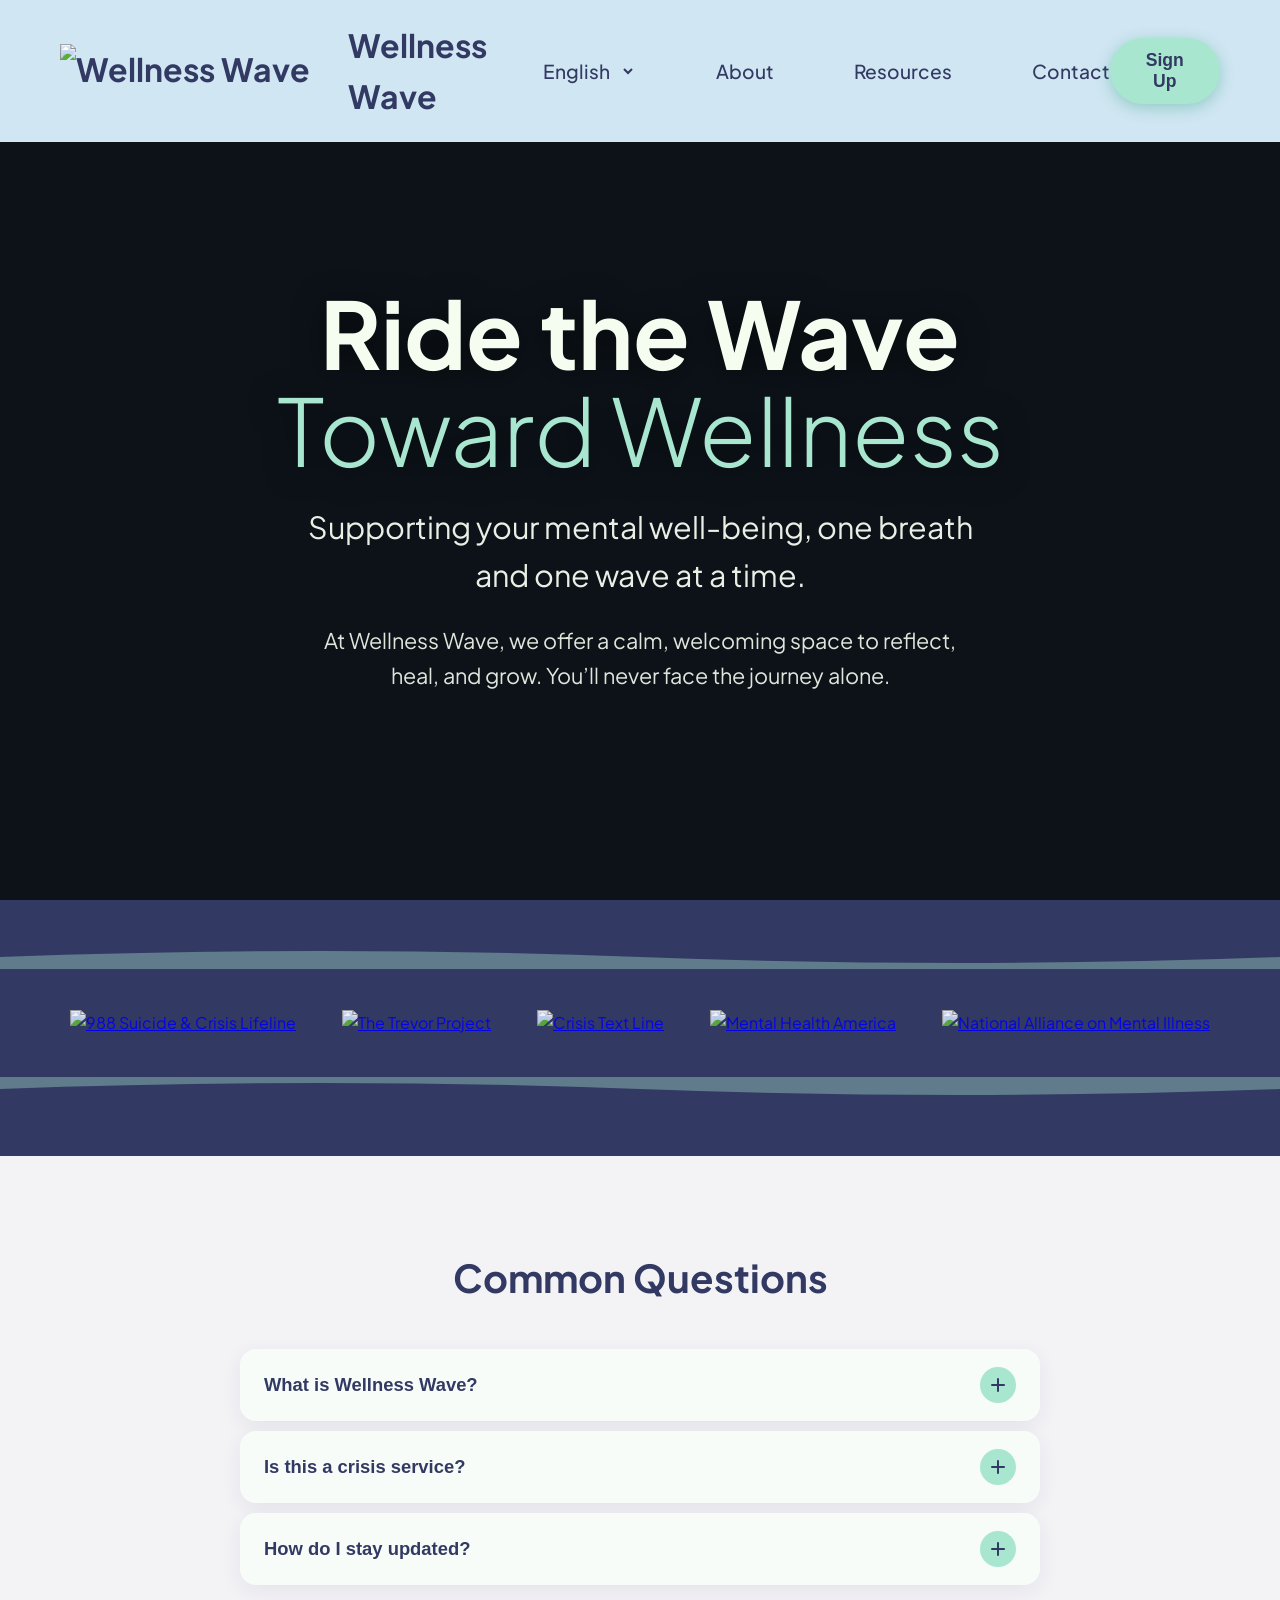
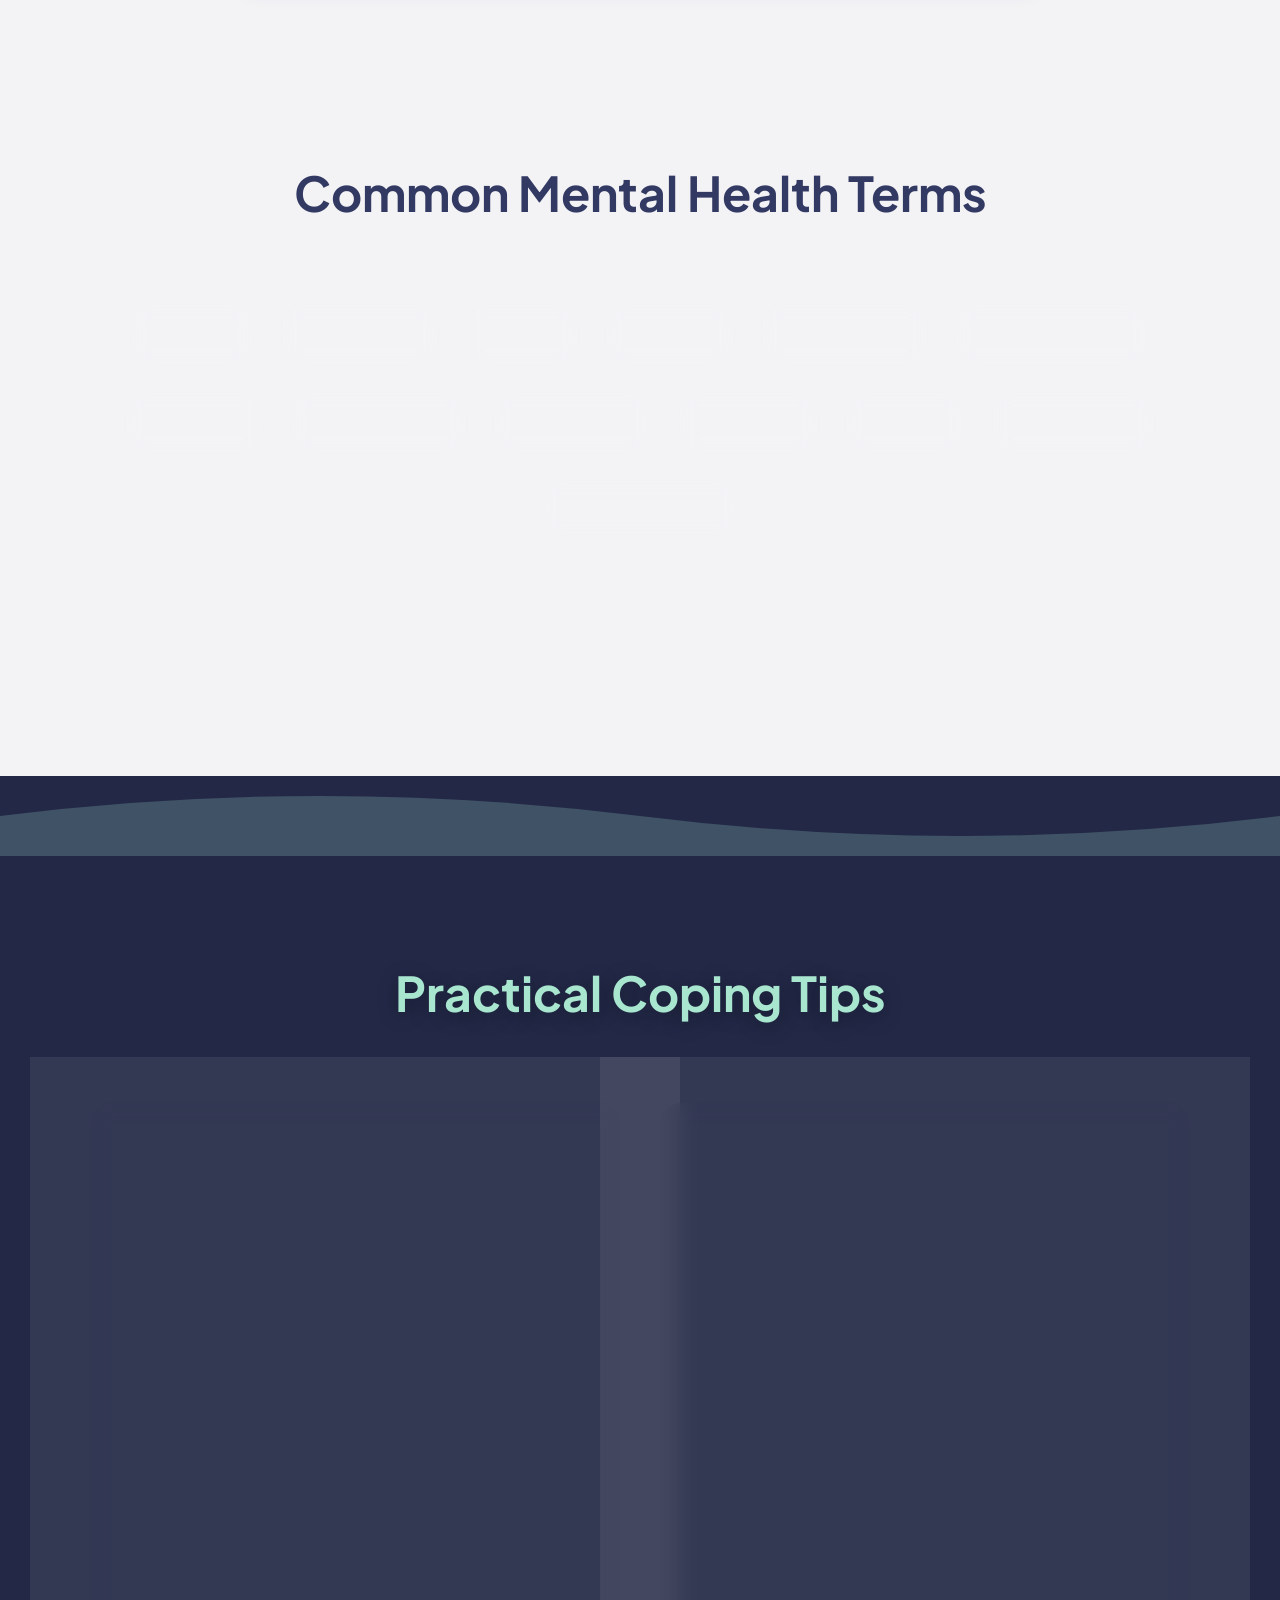
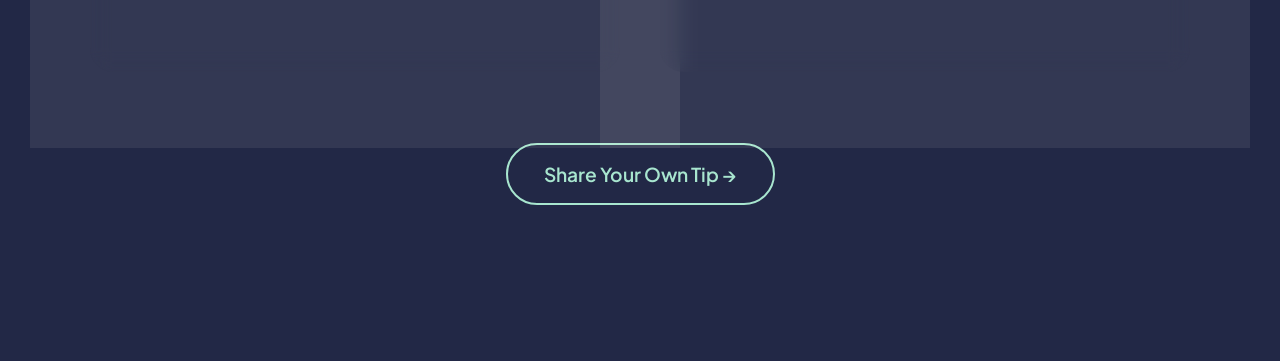
==== index.html @ b0d33eb6 "Add files via upload" ====
<!DOCTYPE html>
<html lang="en">
  <head>
    <meta charset="UTF-8" />
    <meta name="viewport" content="width=device-width, initial-scale=1.0" />
    <title>Wellness Wave</title>
    <link rel="preload" href="images/Wave1.jpg" as="image" importance="high" />
    <link rel="preconnect" href="https://fonts.googleapis.com" />
    <link rel="preconnect" href="https://fonts.gstatic.com" crossorigin />
    <link
      href="https://fonts.googleapis.com/css2?family=Plus+Jakarta+Sans:wght@300;400;500;600;700&display=swap"
      rel="stylesheet"
    />
    <link rel="stylesheet" href="styles.css" />
  </head>
  <body>
    <!-- BLUE NAV BAR -->
    <nav>
      <a href="index.html" class="logo" aria-label="Wellness Wave Home">
        <img
          src="images/Wellness Wave Logo.png"
          alt="Wellness Wave Logo"
          class="logo-img"
        />
        <span class="logo-text">Wellness Wave</span>
      </a>
      <div class="nav-links">
        <a class="nav-link" data-lang href="#">English</a>
        <a class="nav-link" href="#about">About</a>
        <a class="nav-link" href="#resources">Resources</a>
        <a class="nav-link" href="Contact.html">Contact</a>
      </div>
      <button class="signup-btn" aria-label="Open signup modal">Sign Up</button>
    </nav>

    <!-- Hero Section -->
    <section
      class="hero"
      role="img"
      aria-label="Calming ocean wave representing mental wellness"
    >
      <div class="hero-content">
        <h1>
          Ride the Wave<br /><span class="highlight">Toward Wellness</span>
        </h1>
        <p class="tagline">
          Supporting your mental well-being, one breath and one wave at a time.
        </p>
        <p class="subtitle">
          At Wellness Wave, we offer a calm, welcoming space to reflect, heal,
          and grow. You’ll never face the journey alone.
        </p>
      </div>
    </section>

    <!-- Resource Logos -->
    <section class="logos-row" aria-label="Trusted mental health resources">
      <div class="logos">
        <a
          href="https://988lifeline.org/get-help/"
          target="_blank"
          rel="noopener noreferrer"
        >
          <img
            src="images/988 lifeline.png"
            alt="988 Suicide & Crisis Lifeline"
            class="logo-item"
            loading="lazy"
          />
        </a>
        <a
          href="https://www.thetrevorproject.org/"
          target="_blank"
          rel="noopener noreferrer"
        >
          <img
            src="images/Trevor Project.png"
            alt="The Trevor Project"
            class="logo-item"
            loading="lazy"
          />
        </a>
        <a
          href="https://www.crisistextline.org/"
          target="_blank"
          rel="noopener noreferrer"
        >
          <img
            src="images/Crisis Textline.jpg"
            alt="Crisis Text Line"
            class="logo-item"
            loading="lazy"
          />
        </a>
        <a
          href="https://mhanational.org/"
          target="_blank"
          rel="noopener noreferrer"
        >
          <img
            src="images/MHA.webp"
            alt="Mental Health America"
            class="logo-item"
            loading="lazy"
          />
        </a>
        <a
          href="https://www.nami.org/"
          target="_blank"
          rel="noopener noreferrer"
        >
          <img
            src="images/Nami.png"
            alt="National Alliance on Mental Illness"
            class="logo-item"
            loading="lazy"
          />
        </a>
      </div>
    </section>

    <div class="underwater-wrapper">
      <!-- Bubbles -->
      <div class="faq-bubbles">
        <span></span><span></span><span></span><span></span><span></span>
        <span></span><span></span><span></span><span></span><span></span>
        <span></span><span></span><span></span><span></span><span></span>
        <span></span><span></span><span></span><span></span><span></span>
        <span></span><span></span><span></span><span></span><span></span>
        <span></span><span></span><span></span><span></span><span></span>
      </div>

      <!-- FAQ Section -->
      <section class="faq-section" id="about">
        <div class="container">
          <h2 class="faq-title">Common Questions</h2>
          <div class="faq-list">
            <div class="faq-item">
              <button class="faq-question">
                <span>What is Wellness Wave?</span>
                <div class="faq-toggle"><span></span><span></span></div>
              </button>
              <div class="faq-answer">
                <p>
                  Wellness Wave is a mental health awareness and resource
                  platform dedicated to making mental well being accessible, and
                  understandable. We provide evidence based information,
                  practical tools, self-care strategies, and guidance on when
                  and how to seek professional help. Our mission is to meet
                  people wherever they are on their mental health journey.
                </p>
              </div>
            </div>
            <div class="faq-item">
              <button class="faq-question">
                <span>Is this a crisis service?</span>
                <div class="faq-toggle"><span></span><span></span></div>
              </button>
              <div class="faq-answer">
                <p>
                  No, Wellness Wave is not a crisis or emergency service. We do
                  not provide immediate counseling, therapy, or crisis
                  intervention. If you or someone you know is in immediate
                  danger or experiencing a mental health crisis, please reach
                  out to a professional crisis service right away — for example,
                  call
                  <strong>988</strong> in the United States.
                </p>
              </div>
            </div>
            <div class="faq-item">
              <button class="faq-question">
                <span>How do I stay updated?</span>
                <div class="faq-toggle"><span></span><span></span></div>
              </button>
              <div class="faq-answer">
                <p>
                  Tap <strong>“Sign Up”</strong> above. We send gentle monthly
                  tips with easy unsubscribe. Follow us on social channels for
                  daily insights, reminders, and community stories.
                </p>
              </div>
            </div>
          </div>
        </div>
      </section>

      <!-- INTERACTIVE MENTAL HEALTH TERMS -->
      <section class="terms-section" id="resources">
        <div class="container">
          <h2 class="section-title" data-i18n="termsTitle">
            Mental Health Terms
          </h2>

          <div class="terms-grid">
            <!-- Row 1 -->
            <button class="term-btn" data-term="anxiety">Anxiety</button>
            <button class="term-btn" data-term="depression">Depression</button>
            <button class="term-btn" data-term="stress">Stress</button>
            <button class="term-btn" data-term="burnout">Burnout</button>
            <button class="term-btn" data-term="panic">Panic Attack</button>

            <!-- Row 2 -->
            <button class="term-btn larger" data-term="mindfulness">
              Mindfulness
            </button>
            <button class="term-btn" data-term="selfcare">Self-Care</button>
            <button class="term-btn larger" data-term="resilience">
              Resilience
            </button>
            <button class="term-btn" data-term="boundaries">Boundaries</button>

            <!-- Row 3 -->
            <button class="term-btn medium" data-term="therapy">Therapy</button>
            <button class="term-btn" data-term="trigger">Trigger</button>
            <button class="term-btn medium" data-term="grounding">
              Grounding
            </button>
            <button class="term-btn" data-term="support">Support System</button>
          </div>
        </div>
      </section>
    </div>

    <!-- TIPS SECTION -->
    <section class="tips-section">
      <div class="container">
        <h2 class="section-title">Practical Coping Tips</h2>

        <div class="tips-grid">
          <div class="tip-card">
            <h3>Immediate Techniques</h3>
            <ul class="tip-list">
              <li>
                <strong>5-4-3-2-1 Grounding</strong><br />
                Name 5 things you see, 4 you can touch, 3 you hear, 2 you smell,
                1 you taste — slowly.
              </li>
              <li>
                <strong>Box Breathing</strong><br />
                Inhale 4s → Hold 4s → Exhale 4s → Hold 4s. Repeat 4 cycles.
              </li>
              <li>
                <strong>Slow Belly Breaths</strong><br />
                Inhale for 4, exhale for 6 — feel your belly rise and fall.
              </li>
            </ul>
          </div>

          <div class="tip-card">
            <h3>Daily Habits That Help</h3>
            <ul class="tip-list">
              <li>
                <strong>Consistent Sleep Routine</strong><br />
                Same bedtime & wake time + wind-down ritual (limit screens 30–60
                min before bed).
              </li>
              <li>
                <strong>Move Your Body</strong><br />
                Short walks, stretching, or gentle yoga — 10–30 min most days
                lifts mood.
              </li>
              <li>
                <strong>Eat & Hydrate Regularly</strong><br />
                Small balanced meals + water keep energy and focus steady.
              </li>
            </ul>
          </div>
        </div>

        <p class="tip-cta">
          <a href="Contact.html" class="btn-secondary">Share Your Own Tip →</a>
        </p>
      </div>
    </section>

    <!-- SIGN UP MODAL -->
    <div class="modal-overlay" id="signupModal" hidden>
      <div class="modal" tabindex="-1">
        <button class="modal-close">×</button>
        <h3>Join the Wave</h3>
        <p>Get updates, tips, and early access to new resources.</p>
        <form id="signupForm">
          <input
            type="email"
            placeholder="Enter your email"
            required
            autocomplete="email"
          />
          <button type="submit">Keep Me Updated</button>
        </form>
        <p class="privacy-note">
          We respect your privacy. Unsubscribe anytime.
        </p>
      </div>
    </div>

    <script src="js/ui.js" defer></script>
  </body>
</html>
---- styles.css ----
body,
html {
  margin: 0;
  padding: 0;
  font-family: "Plus Jakarta Sans", sans-serif;
  background: #323962;
  color: #f5fdf1;
  line-height: 1.6;
  overflow-x: hidden;
}

nav {
  position: fixed;
  top: 0;
  left: 0;
  right: 0;
  padding: 20px 60px;
  background: #d0e6f2;
  border-radius: 0;
  display: flex;
  justify-content: space-between;
  align-items: center;
  transition: all 0.4s cubic-bezier(0.4, 0, 0.2, 1);
  z-index: 9999;
  box-sizing: border-box;
  box-shadow: none;
}

nav.scrolled {
  padding: 14px 60px;
  border-radius: 0 0 50px 50px !important;
  box-shadow: 0 10px 30px rgba(0, 0, 0, 0.25);
  background: #d0e6f2;
}
.logo {
  display: flex;
  align-items: center;
  gap: 14px;
  text-decoration: none;
  font-weight: 700;
  font-size: 2rem;
  color: #323962;
  transition: all 0.3s;
}
.logo-img {
  height: 54px;
  transition: transform 0.3s;
}
.logo:hover .logo-img {
  transform: scale(1.1) rotate(4deg);
}
.logo:hover .logo-text {
  color: #0062ff;
}
.nav-links {
  display: flex;
  gap: 80px;
}
.nav-link {
  text-decoration: none;
  color: #323962;
  font-size: 1.2rem;
  font-weight: 500;
  transition: color 0.3s;
}
.nav-link:hover {
  color: #0062ff;
}
.signup-btn {
  background: #a8e6cf;
  color: #323962;
  font-weight: 600;
  font-size: 1.1rem;
  padding: 12px 28px;
  border: none;
  border-radius: 50px;
  cursor: pointer;
  transition: all 0.3s;
  box-shadow: 0 4px 15px rgba(21, 150, 116, 0.33);
}
.signup-btn:hover {
  background: #0062ff;
  color: #fff;
  transform: translateY(-2px);
  box-shadow: 0 8px 20px rgba(168, 230, 207, 0.4);
}

.hero {
  position: relative;
  height: 100vh;
  height: 100dvh;
  background: #15202b url("images/Wave1.jpg") center/cover no-repeat fixed;
  display: flex;
  align-items: center;
  justify-content: center;
  text-align: center;
}
.hero::before {
  content: "";
  position: absolute;
  inset: 0;
  background: rgba(0, 0, 0, 0.45);
  z-index: 1;
}
.hero-content {
  position: relative;
  z-index: 2;
  max-width: 880px;
  padding: 0 20px;
  animation: fadeInUp 1.6s ease-out forwards;
}
.hero h1 {
  font-size: 5.8rem;
  font-weight: 700;
  line-height: 1.05;
  margin-bottom: 1rem;
  text-shadow: 0 4px 30px rgba(0, 0, 0, 0.5);
}
.hero h1 .highlight {
  color: #a8e6cf;
  font-weight: 300;
}
.tagline {
  font-size: 1.9rem;
  margin: 1.5rem auto;
  max-width: 700px;
  opacity: 0.95;
}
.subtitle {
  font-size: 1.35rem;
  max-width: 680px;
  margin: 0 auto;
  opacity: 0.9;
}
@keyframes fadeInUp {
  from {
    opacity: 0;
    transform: translateY(40px);
  }
  to {
    opacity: 1;
    transform: translateY(0);
  }
}

.logos-row {
  background: #323962;
  padding: 110px 20px 120px;
  text-align: center;
  position: relative;
  overflow: hidden;
}
.logos-row::before,
.logos-row::after {
  content: "";
  position: absolute;
  left: 0;
  right: 0;
  height: 24px;
  background-image: url("data:image/svg+xml,%3Csvg xmlns='http://www.w3.org/2000/svg' viewBox='0 0 1440 24' preserveAspectRatio='none'%3E%3Cpath d='M0,12 Q360,0 720,12 T1440,12 L1440,24 L0,24 Z' fill='%23a8e6cf' opacity='0.38'/%3E%3C/svg%3E");
  background-size: 100% 100%;
  background-repeat: no-repeat;
  pointer-events: none;
}
.logos-row::before {
  top: 45px;
}
.logos-row::after {
  bottom: 55px;
  transform: scaleY(-1) scaleX(-1);
}
.logos {
  display: flex;
  justify-content: space-between;
  align-items: center;
  gap: 40px;
  max-width: 96vw;
  margin: 0 auto;
  padding: 0 50px;
  flex-wrap: wrap;
}
.logo-item {
  height: 200px;
  object-fit: contain;
  opacity: 0.92;
  transition: all 0.4s;
}
.logo-item:hover {
  opacity: 1;
  transform: translateY(-12px);
}

/* FAQ SECTION */
.faq-section {
  background: linear-gradient(
      rgba(255, 255, 255, 0.94),
      rgba(255, 255, 255, 0.94)
    ),
    url("images/Water background.png") center/cover no-repeat fixed;
  background-blend-mode: soft-light;
  color: #323962;
  padding: 60px 20px 100px;
  text-align: center;
  position: relative;
  overflow: hidden;
}
.faq-bubbles {
  position: absolute;
  top: 0;
  left: 0;
  width: 100%;
  height: 100%;
  pointer-events: none;
  z-index: 0;
  overflow: hidden;
}
.faq-bubbles span {
  position: absolute;
  bottom: -120px;
  background: rgba(168, 230, 207, 0.38);
  border: 2px solid rgba(168, 230, 207, 0.6);
  border-radius: 50%;
  animation: float-up 16s infinite linear;
  opacity: 0;
  box-shadow: 0 0 20px rgba(168, 230, 207, 0.6),
    inset 0 0 20px rgba(255, 255, 255, 0.4);
}
.faq-bubbles span:nth-child(1) {
  width: 60px;
  height: 60px;
  left: 5%;
  animation-delay: 0s;
}
.faq-bubbles span:nth-child(2) {
  width: 40px;
  height: 40px;
  left: 18%;
  animation-delay: 2s;
}
.faq-bubbles span:nth-child(3) {
  width: 80px;
  height: 80px;
  left: 32%;
  animation-delay: 5s;
}
.faq-bubbles span:nth-child(4) {
  width: 50px;
  height: 50px;
  left: 48%;
  animation-delay: 1s;
}
.faq-bubbles span:nth-child(5) {
  width: 70px;
  height: 70px;
  left: 62%;
  animation-delay: 8s;
}
.faq-bubbles span:nth-child(6) {
  width: 45px;
  height: 45px;
  left: 78%;
  animation-delay: 4s;
}
.faq-bubbles span:nth-child(7) {
  width: 65px;
  height: 65px;
  left: 10%;
  animation-delay: 11s;
}
.faq-bubbles span:nth-child(8) {
  width: 55px;
  height: 55px;
  left: 40%;
  animation-delay: 6s;
}
.faq-bubbles span:nth-child(9) {
  width: 75px;
  height: 75px;
  left: 75%;
  animation-delay: 3s;
}
.faq-bubbles span:nth-child(10) {
  width: 50px;
  height: 50px;
  left: 90%;
  animation-delay: 7s;
}
@keyframes float-up {
  0% {
    transform: translateY(0) rotate(0deg);
    opacity: 0;
  }
  12% {
    opacity: 1;
  }
  88% {
    opacity: 0.7;
  }
  100% {
    transform: translateY(-1300px) rotate(360deg);
    opacity: 0;
  }
}
.faq-title {
  font-size: 2.4rem;
  font-weight: 700;
  margin-bottom: 40px;
  color: #323962;
  position: relative;
  z-index: 1;
}
.faq-list {
  max-width: 800px;
  margin: 0 auto;
  display: flex;
  flex-direction: column;
  gap: 10px;
  position: relative;
  z-index: 1;
}
.faq-item {
  background: #f8fcf9;
  border-radius: 16px;
  overflow: hidden;
  box-shadow: 0 6px 20px rgba(50, 57, 98, 0.08);
}
.faq-question {
  width: 100%;
  padding: 18px 24px;
  background: transparent;
  border: none;
  display: flex;
  justify-content: space-between;
  align-items: center;
  text-align: left;
  font-size: 1.15rem;
  font-weight: 600;
  color: #323962;
  cursor: pointer;
}
.faq-toggle {
  width: 36px;
  height: 36px;
  border-radius: 50%;
  background: #a8e6cf;
  position: relative;
  flex-shrink: 0;
}
.faq-toggle span {
  position: absolute;
  top: 50%;
  left: 50%;
  background: #323962;
  border-radius: 2px;
  transition: all 0.4s;
}
.faq-toggle span:first-child {
  width: 14px;
  height: 2px;
  transform: translate(-50%, -50%);
}
.faq-toggle span:last-child {
  width: 2px;
  height: 14px;
  transform: translate(-50%, -50%);
}
.faq-item.active .faq-toggle {
  background: #0062ff;
}
.faq-item.active .faq-toggle span:first-child {
  transform: translate(-50%, -50%) rotate(90deg);
}
.faq-item.active .faq-toggle span:last-child {
  opacity: 0;
}
.faq-answer {
  max-height: 0;
  overflow: hidden;
  padding: 0 24px;
  background: #ffffff;
  transition: all 0.4s ease;
}
.faq-item.active .faq-answer {
  max-height: 120px;
  padding: 18px 24px;
}
.faq-answer p {
  margin: 0;
  font-size: 1rem;
  line-height: 1.6;
  color: #444;
  text-align: left;
}

/* EMPTY New SECTIONS */
.placeholder-section {
  background: #323962;
  padding: 0px 20px;
  position: relative;
  overflow: hidden;
}
.placeholder-alt {
  background: #222846;
}
.placeholder-section .container {
  min-height: 50vh;
}

/* Modal */
.modal-overlay {
  display: none;
  position: fixed;
  inset: 0;
  background: rgba(50, 57, 98, 0.9);
  backdrop-filter: blur(10px);
  align-items: center;
  justify-content: center;
  z-index: 10000;
  opacity: 0;
  transition: opacity 0.4s;
}
.modal-overlay.show {
  display: flex;
  opacity: 1;
}
.modal {
  background: #f5fdf1;
  color: #323962;
  padding: 40px;
  border-radius: 24px;
  max-width: 420px;
  width: 90%;
  text-align: center;
  position: relative;
  box-shadow: 0 20px 60px rgba(0, 0, 0, 0.3);
  animation: modalPop 0.5s ease-out;
}
@keyframes modalPop {
  from {
    transform: scale(0.8);
    opacity: 0;
  }
  to {
    transform: scale(1);
    opacity: 1;
  }
}
.modal-close {
  position: absolute;
  top: 15px;
  right: 20px;
  background: none;
  border: none;
  font-size: 2.2rem;
  color: #323962;
  cursor: pointer;
  width: 44px;
  height: 44px;
  border-radius: 50%;
  display: grid;
  place-items: center;
}
.modal-close:hover {
  background: rgba(50, 57, 98, 0.15);
}
.modal input {
  width: 100%;
  padding: 16px 20px;
  border: 2px solid #a8e6cf;
  border-radius: 50px;
  font-size: 1.1rem;
  margin-bottom: 16px;
  box-sizing: border-box;
}
.modal input:focus {
  outline: none;
  border-color: #a8e6cf;
  box-shadow: 0 0 0 4px rgba(168, 230, 207, 0.3);
}
.modal button[type="submit"] {
  background: #0062ff;
  color: #f5fdf1;
  width: 100%;
  padding: 16px;
  border: none;
  border-radius: 50px;
  font-size: 1.2rem;
  font-weight: 600;
  cursor: pointer;
  transition: all 0.3s;
}
.modal button[type="submit"]:hover {
  background: #a8e6cf;
  color: #323962;
  transform: translateY(-2px);
}
.privacy-note {
  font-size: 0.85rem;
  opacity: 0.6;
  margin-top: 20px;
}

/* Media Queries */
@media (max-width: 1100px) {
  .logos {
    justify-content: center;
    gap: 90px;
    padding: 0 30px;
  }
  .logo-item {
    height: 90px;
  }
}
@media (max-width: 768px) {
  nav,
  nav.scrolled {
    padding: 15px 30px;
  }
  .nav-links {
    gap: 30px;
  }
  .nav-link {
    font-size: 1.1rem;
  }
  .signup-btn {
    padding: 10px 20px;
    font-size: 1rem;
  }
  .hero h1 {
    font-size: 3.6rem;
  }
  .tagline {
    font-size: 1.5rem;
  }
  .subtitle {
    font-size: 1.2rem;
  }
  .logos-row {
    padding: 90px 20px 80px;
  }
  .logos-row::before {
    top: 35px;
  }
  .logos-row::after {
    bottom: 45px;
  }
  .faq-section {
    padding: 60px 20px 80px;
  }
  .faq-title {
    font-size: 2.1rem;
    margin-bottom: 35px;
  }
  .faq-question {
    font-size: 1.1rem;
    padding: 16px 20px;
  }
  .placeholder-section {
    padding: 120px 20px;
  }
}

/* Tips Section */
.tips-section {
  background: #222846;
  padding: 140px 20px;
  position: relative;
  overflow: hidden;
  color: #f5fdf1;
}

.tips-section::before {
  content: "";
  position: absolute;
  top: 0;
  left: 0;
  right: 0;
  height: 80px;
  background: url("data:image/svg+xml,%3Csvg xmlns='http://www.w3.org/2000/svg' viewBox='0 0 1440 80' preserveAspectRatio='none'%3E%3Cpath d='M0,40 Q360,0 720,40 T1440,40 L1440,80 L0,80 Z' fill='%23a8e6cf' opacity='0.22'/%3E%3C/svg%3E")
    center/cover no-repeat;
  pointer-events: none;
}

.section-title {
  font-size: 3rem;
  font-weight: 700;
  text-align: center;
  margin-bottom: 70px;
  color: #a8e6cf;
  text-shadow: 0 4px 20px rgba(0, 0, 0, 0.3);
}

.tips-grid {
  display: grid;
  grid-template-columns: repeat(auto-fit, minmax(340px, 1fr));
  gap: 40px;
  max-width: 1100px;
  margin: 0 auto;
}

.tip-card {
  background: rgba(245, 253, 241, 0.08);
  backdrop-filter: blur(10px);
  border-radius: 24px;
  padding: 40px 32px;
  box-shadow: 0 15px 40px rgba(0, 0, 0, 0.25);
  border: 1px solid rgba(168, 230, 207, 0.2);
  transition: all 0.4s ease;
}

.tip-card:hover {
  transform: translateY(-12px);
  box-shadow: 0 25px 50px rgba(0, 0, 0, 0.35);
  border-color: #a8e6cf;
}

.tip-card h3 {
  font-size: 1.8rem;
  color: #a8e6cf;
  margin-bottom: 24px;
  text-align: center;
  font-weight: 600;
}

.tip-list {
  list-style: none;
  padding: 0;
  space-y: 20px;
  display: flex;
  flex-direction: column;
  gap: 20px;
}

.tip-list li {
  background: rgba(255, 255, 255, 0.06);
  padding: 16px 20px;
  border-radius: 16px;
  line-height: 1.65;
  border-left: 4px solid #a8e6cf;
  transition: all 0.3s;
}

.tip-list li:hover {
  background: rgba(168, 230, 207, 0.15);
  padding-left: 24px;
}

.tip-list strong {
  color: #a8e6cf;
  font-weight: 600;
}

.tip-cta {
  text-align: center;
  margin-top: 70px;
}

.btn-secondary {
  display: inline-block;
  background: transparent;
  color: #a8e6cf;
  border: 2px solid #a8e6cf;
  padding: 14px 36px;
  border-radius: 50px;
  font-size: 1.2rem;
  font-weight: 600;
  text-decoration: none;
  transition: all 0.4s;
}

.btn-secondary:hover {
  background: #a8e6cf;
  color: #323962;
  transform: translateY(-3px);
  box-shadow: 0 10px 30px rgba(168, 230, 207, 0.4);
}

/* Mobile adjustments */
@media (max-width: 768px) {
  .section-title {
    font-size: 2.4rem;
    margin-bottom: 50px;
  }
  .tip-card {
    padding: 32px 24px;
  }
  .tip-card h3 {
    font-size: 1.6rem;
  }
  .tips-section {
    padding: 100px 20px;
  }
}

/* Underwater Wrapper */
.underwater-wrapper {
  position: relative;
  background: linear-gradient(
      rgba(255, 255, 255, 0.94),
      rgba(255, 255, 255, 0.94)
    ),
    url("images/Water background.png") center/cover no-repeat fixed;
  background-blend-mode: soft-light;
  overflow: hidden;
  min-height: 110vh;
  padding-bottom: 100px;
}

.underwater-wrapper .faq-bubbles {
  position: absolute;
  inset: 0;
  pointer-events: none;
  z-index: 10;
}

.underwater-wrapper .faq-bubbles span {
  position: absolute;
  bottom: -300px;
  left: var(--l);
  width: var(--s, 60px);
  height: var(--s, 60px);
  background: rgba(168, 230, 207, 0.45);
  border: 2px solid rgba(168, 230, 207, 0.7);
  border-radius: 50%;
  animation: float-up var(--speed, 10s) infinite linear; /* ← speed controlled per bubble */
  animation-delay: var(--d, 0s);
  opacity: 0;
  box-shadow: 0 0 20px rgba(168, 230, 207, 0.6),
    inset 0 0 20px rgba(255, 255, 255, 0.4);
}

.underwater-wrapper .faq-bubbles span:nth-child(1) {
  --l: 5%;
  --s: 70px;
  --speed: 9s;
  --d: 0s;
}
.underwater-wrapper .faq-bubbles span:nth-child(2) {
  --l: 15%;
  --s: 40px;
  --speed: 11s;
  --d: 1s;
}
.underwater-wrapper .faq-bubbles span:nth-child(3) {
  --l: 25%;
  --s: 85px;
  --speed: 8s;
  --d: 0s;
} /* fast */
.underwater-wrapper .faq-bubbles span:nth-child(4) {
  --l: 35%;
  --s: 55px;
  --speed: 10s;
  --d: 2s;
}
.underwater-wrapper .faq-bubbles span:nth-child(5) {
  --l: 45%;
  --s: 75px;
  --speed: 9s;
  --d: 0.4s;
} /* fast */
.underwater-wrapper .faq-bubbles span:nth-child(6) {
  --l: 55%;
  --s: 45px;
  --speed: 22s;
  --d: 3s;
} /* SLOW */
.underwater-wrapper .faq-bubbles span:nth-child(7) {
  --l: 65%;
  --s: 90px;
  --speed: 9s;
  --d: 2s;
} /* fast */
.underwater-wrapper .faq-bubbles span:nth-child(8) {
  --l: 75%;
  --s: 60px;
  --speed: 10s;
  --d: 0s;
}
.underwater-wrapper .faq-bubbles span:nth-child(9) {
  --l: 85%;
  --s: 50px;
  --speed: 25s;
  --d: 4s;
} /* SLOW */
.underwater-wrapper .faq-bubbles span:nth-child(10) {
  --l: 95%;
  --s: 70px;
  --speed: 8s;
  --d: 2.5s;
} /* fast */
.underwater-wrapper .faq-bubbles span:nth-child(11) {
  --l: 10%;
  --s: 65px;
  --speed: 11s;
  --d: 0s;
}
.underwater-wrapper .faq-bubbles span:nth-child(12) {
  --l: 20%;
  --s: 80px;
  --speed: 9s;
  --d: 3s;
} /* fast */
.underwater-wrapper .faq-bubbles span:nth-child(13) {
  --l: 30%;
  --s: 45px;
  --speed: 20s;
  --d: 5s;
} /* SLOW */
.underwater-wrapper .faq-bubbles span:nth-child(14) {
  --l: 40%;
  --s: 95px;
  --speed: 10s;
  --d: 0s;
}
.underwater-wrapper .faq-bubbles span:nth-child(15) {
  --l: 50%;
  --s: 55px;
  --speed: 9s;
  --d: 4s;
} /* fast */
.underwater-wrapper .faq-bubbles span:nth-child(16) {
  --l: 60%;
  --s: 70px;
  --speed: 24s;
  --d: 1s;
} /* SLOW */
.underwater-wrapper .faq-bubbles span:nth-child(17) {
  --l: 70%;
  --s: 40px;
  --speed: 11s;
  --d: 0s;
}
.underwater-wrapper .faq-bubbles span:nth-child(18) {
  --l: 80%;
  --s: 85px;
  --speed: 8s;
  --d: 3s;
} /* fast */
.underwater-wrapper .faq-bubbles span:nth-child(19) {
  --l: 90%;
  --s: 60px;
  --speed: 21s;
  --d: 2s;
} /* SLOW */
.underwater-wrapper .faq-bubbles span:nth-child(20) {
  --l: 8%;
  --s: 75px;
  --speed: 10s;
  --d: 0s;
}
.underwater-wrapper .faq-bubbles span:nth-child(21) {
  --l: 18%;
  --s: 50px;
  --speed: 9s;
  --d: 4s;
} /* fast */
.underwater-wrapper .faq-bubbles span:nth-child(22) {
  --l: 28%;
  --s: 80px;
  --speed: 23s;
  --d: 1s;
} /* SLOW */
.underwater-wrapper .faq-bubbles span:nth-child(23) {
  --l: 38%;
  --s: 45px;
  --speed: 10s;
  --d: 0s;
}
.underwater-wrapper .faq-bubbles span:nth-child(24) {
  --l: 48%;
  --s: 90px;
  --speed: 8s;
  --d: 3s;
} /* fast */
.underwater-wrapper .faq-bubbles span:nth-child(25) {
  --l: 58%;
  --s: 55px;
  --speed: 11s;
  --d: 0s;
}
.underwater-wrapper .faq-bubbles span:nth-child(26) {
  --l: 68%;
  --s: 70px;
  --speed: 22s;
  --d: 4s;
} /* SLOW */
.underwater-wrapper .faq-bubbles span:nth-child(27) {
  --l: 78%;
  --s: 40px;
  --speed: 9s;
  --d: 2s;
} /* fast */
.underwater-wrapper .faq-bubbles span:nth-child(28) {
  --l: 88%;
  --s: 85px;
  --speed: 10s;
  --d: 0s;
}
.underwater-wrapper .faq-bubbles span:nth-child(29) {
  --l: 12%;
  --s: 60px;
  --speed: 25s;
  --d: 5s;
} /* SLOW */
.underwater-wrapper .faq-bubbles span:nth-child(30) {
  --l: 98%;
  --s: 65px;
  --speed: 9s;
  --d: 2s;
} /* fast */

@keyframes float-up {
  0% {
    transform: translateY(0);
    opacity: 0;
  }
  10% {
    opacity: 0.7;
  }
  85% {
    opacity: 0.6;
  }
  100% {
    transform: translateY(-1800px);
    opacity: 0;
  }
}
/*content above bubbles*/
.underwater-wrapper > section,
.underwater-wrapper .container {
  position: relative;
  z-index: 20;
}

.underwater-wrapper .faq-section,
.underwater-wrapper .placeholder-section {
  background: transparent !important;
}

.terms-section {
  background: transparent;
  padding: 140px 20px;
  text-align: center;
  position: relative;
  z-index: 20;
}
.terms-section .section-title {
  color: #323962 !important;
  text-shadow: none;
}
.terms-grid {
  display: flex;
  flex-wrap: wrap;
  justify-content: center;
  gap: 24px;
  max-width: 1100px;
  margin: 0 auto;
}

.term-btn {
  background: #f8fcf9;
  color: #323962;
  border: 2px solid #a8e6cf !important;
  backdrop-filter: blur(10px);
  padding: 16px 28px;
  border-radius: 50px;
  font-size: 1.15rem;
  font-weight: 600;
  cursor: pointer;
  transition: all 0.4s ease;
  min-height: 56px;
  box-shadow: 0 8px 25px rgba(0, 0, 0, 0.2);
}

.term-btn:hover {
  background: #e6f7f3 !important;
  color: #0062ff !important;
  transform: translateY(-6px) scale(1.05);
  box-shadow: 0 15px 35px rgba(168, 230, 207, 0.4);
  border-color: #0062ff !important;
}

.term-btn:active {
  transform: translateY(-3px) scale(1.08);
}

.term-btn.larger {
  padding: 18px 36px;
  font-size: 1.3rem;
}

.term-btn.medium {
  padding: 16px 32px;
  font-size: 1.2rem;
}

/* Mobile */
@media (max-width: 768px) {
  .terms-section {
    padding: 100px 20px;
  }
  .term-btn {
    padding: 14px 20px;
    font-size: 1rem;
  }
  .term-btn.larger {
    font-size: 1.15rem;
  }
}
/* ——— SHORTEN GAP BETWEEN FAQ AND TERMS ——— */
.underwater-wrapper .faq-section {
  padding-bottom: 100px !important; /* pulls FAQ closer to Terms */
}

.underwater-wrapper .terms-section {
  padding-top: 40px !important; /* was 140px → now much tighter */
  margin-top: -10px; /* perfectly connects the two sections */
}
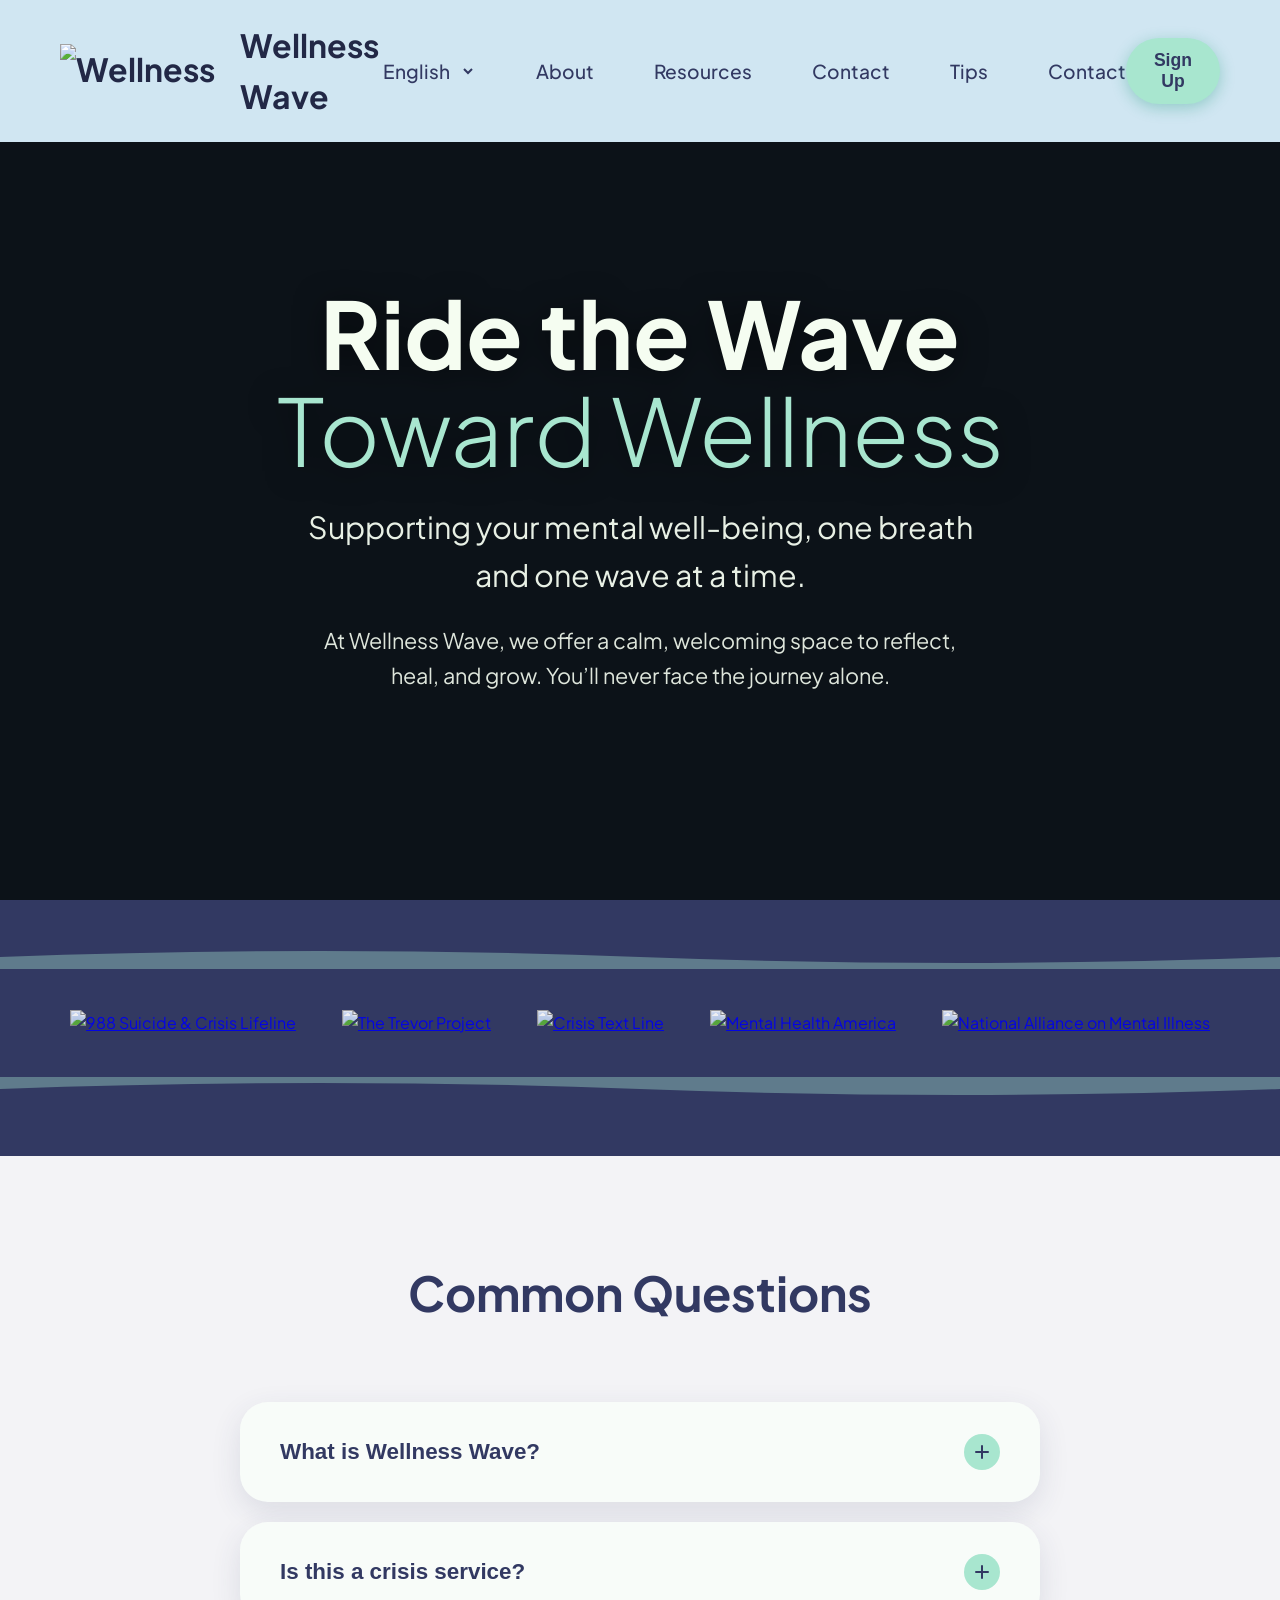
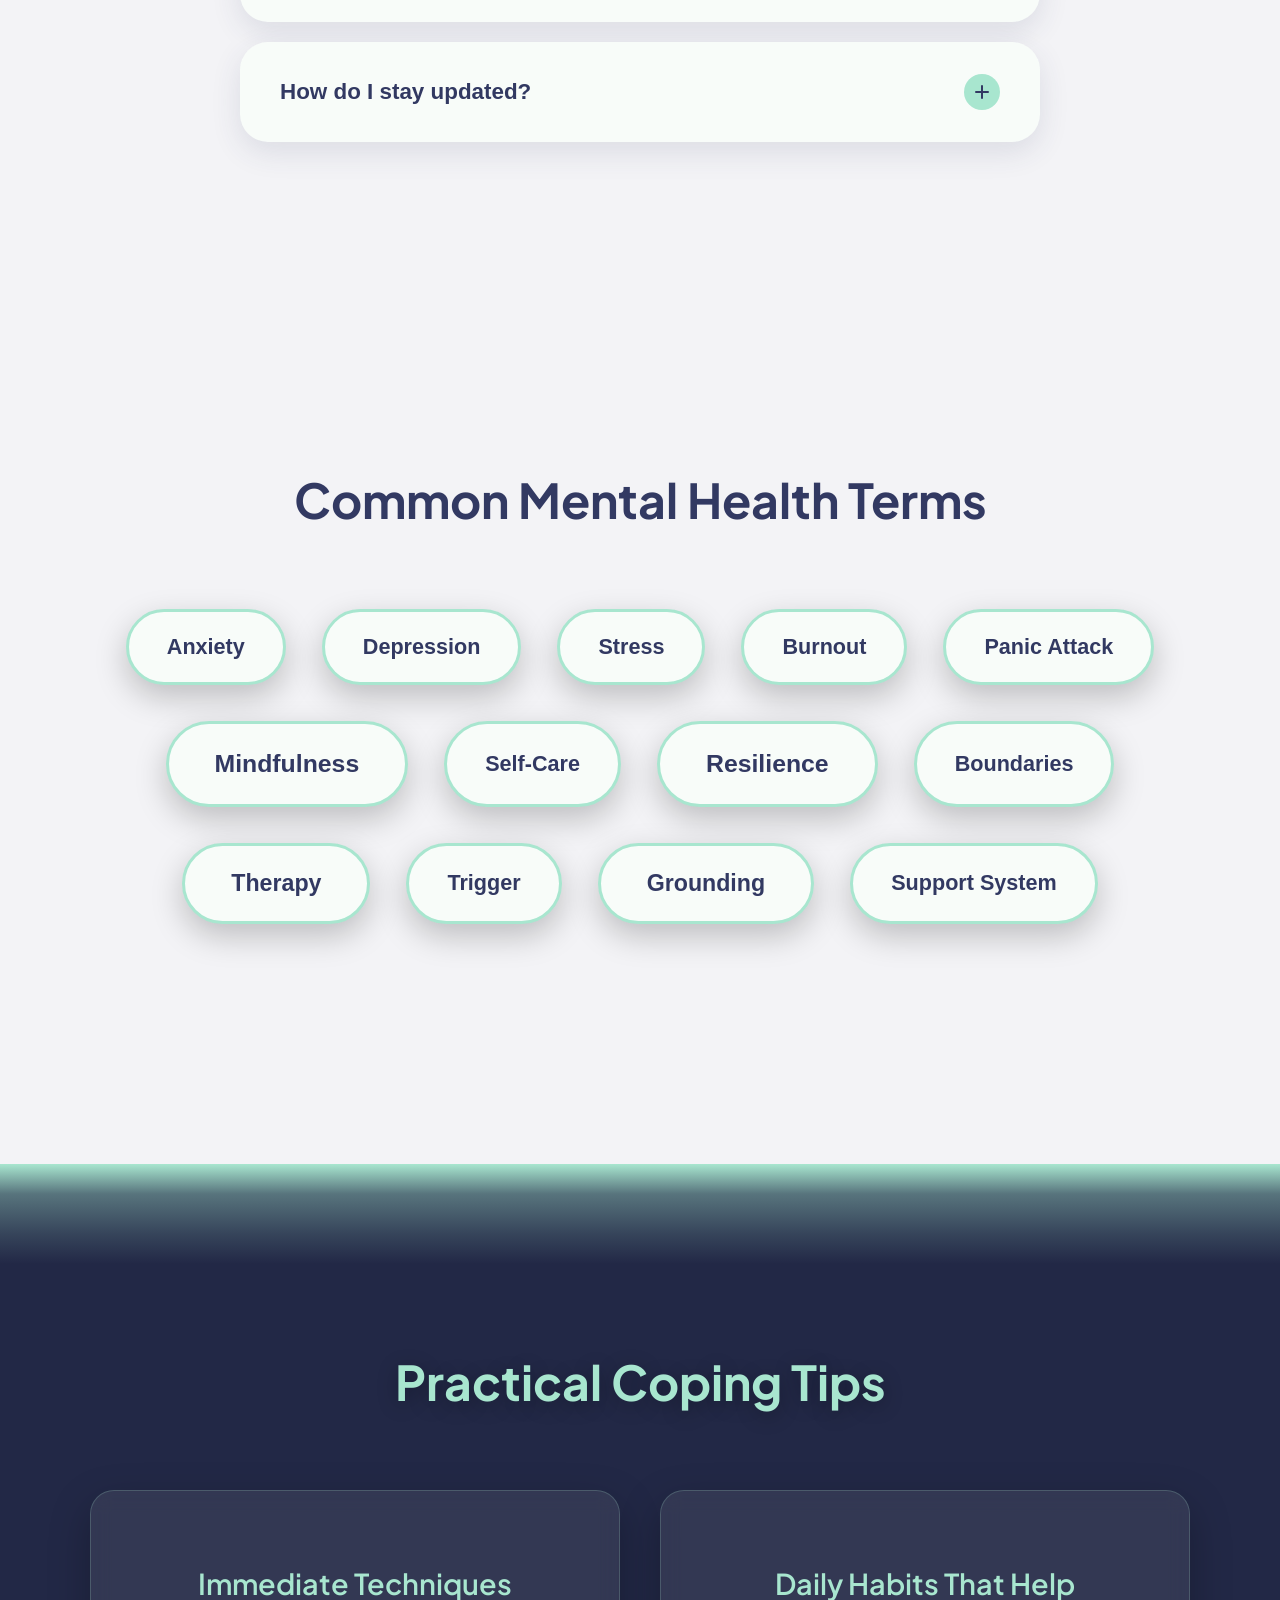
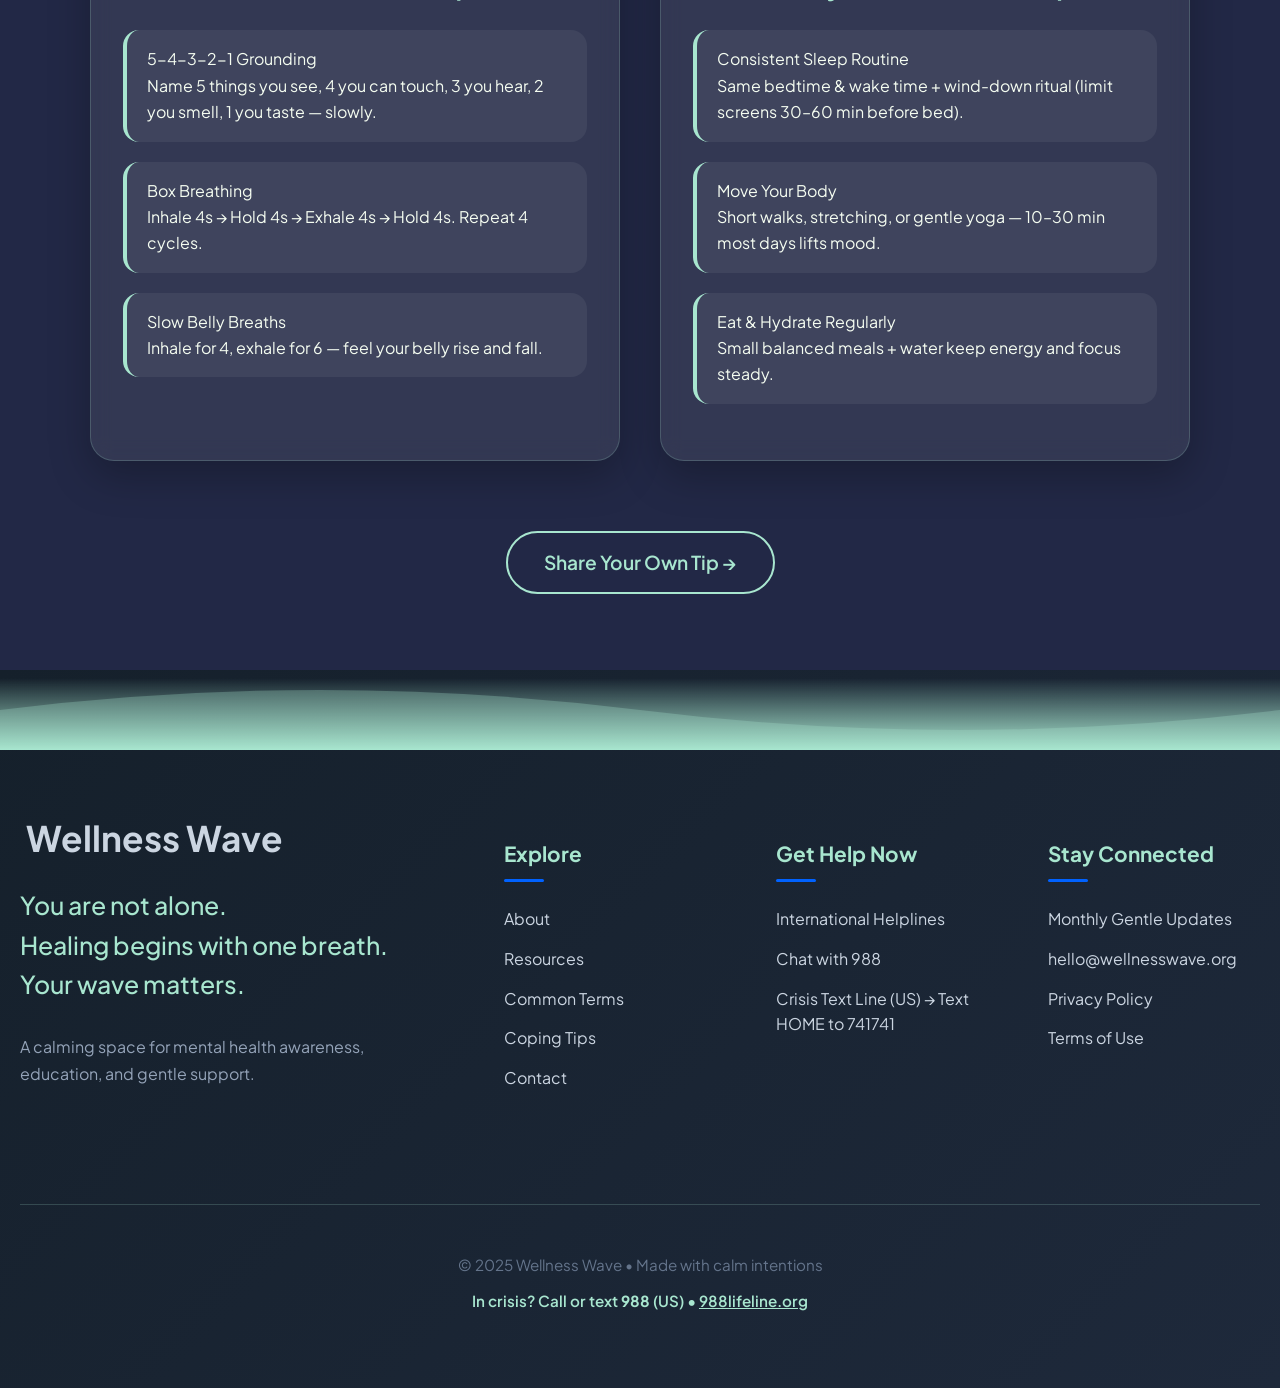
==== commit 9b341370: "index.html" ====
--- a/index.html
+++ b/index.html
@@ -28,6 +28,8 @@
         <a class="nav-link" data-lang href="#">English</a>
         <a class="nav-link" href="#about">About</a>
         <a class="nav-link" href="#resources">Resources</a>
+        <a class="nav-link" href="#terms">Terms</a>
+        <a class="nav-link" href="#tips">Tips</a>
         <a class="nav-link" href="Contact.html">Contact</a>
       </div>
       <button class="signup-btn" aria-label="Open signup modal">Sign Up</button>
@@ -54,7 +56,11 @@
     </section>
 
     <!-- Resource Logos -->
-    <section class="logos-row" aria-label="Trusted mental health resources">
+    <section
+      class="logos-row"
+      aria-label="Trusted mental health partners"
+      id="resources"
+    >
       <div class="logos">
         <a
           href="https://988lifeline.org/get-help/"
@@ -119,6 +125,7 @@
       </div>
     </section>
 
+    <!-- UNDERWATER ZONE: FAQ + Terms -->
     <div class="underwater-wrapper">
       <!-- Bubbles -->
       <div class="faq-bubbles">
@@ -185,11 +192,11 @@
         </div>
       </section>
 
-      <!-- INTERACTIVE MENTAL HEALTH TERMS -->
-      <section class="terms-section" id="resources">
+      <!-- INTERACTIVE MENTAL HEALTH TERMS EXPLORER -->
+      <section class="terms-section" id="terms">
         <div class="container">
           <h2 class="section-title" data-i18n="termsTitle">
-            Mental Health Terms
+            Common Mental Health Terms
           </h2>
 
           <div class="terms-grid">
@@ -223,7 +230,7 @@
     </div>
 
     <!-- TIPS SECTION -->
-    <section class="tips-section">
+    <section class="tips-section" id="tips">
       <div class="container">
         <h2 class="section-title">Practical Coping Tips</h2>
 
@@ -276,12 +283,20 @@
 
     <!-- SIGN UP MODAL -->
     <div class="modal-overlay" id="signupModal" hidden>
-      <div class="modal" tabindex="-1">
-        <button class="modal-close">×</button>
-        <h3>Join the Wave</h3>
+      <div
+        class="modal"
+        tabindex="-1"
+        role="dialog"
+        aria-modal="true"
+        aria-labelledby="signupTitle"
+      >
+        <button class="modal-close" aria-label="Close signup modal">×</button>
+        <h3 id="signupTitle">Join the Wave</h3>
         <p>Get updates, tips, and early access to new resources.</p>
         <form id="signupForm">
+          <label class="visually-hidden" for="signupEmail">Email address</label>
           <input
+            id="signupEmail"
             type="email"
             placeholder="Enter your email"
             required
@@ -295,6 +310,113 @@
       </div>
     </div>
 
+    <!-- TERM DEFINITION MODAL :3 -->
+    <div class="modal-overlay" id="termModal" hidden>
+      <div
+        class="modal"
+        tabindex="-1"
+        role="dialog"
+        aria-modal="true"
+        aria-labelledby="termTitle"
+      >
+        <button class="modal-close" aria-label="Close definition modal">
+          ×
+        </button>
+        <h3 id="termTitle" style="margin-top: 0">Anxiety</h3>
+
+        <div
+          id="termDefinition"
+          style="line-height: 1.75; font-size: 1.15rem; margin-top: 1rem"
+        ></div>
+      </div>
+    </div>
+
+    <footer class="site-footer">
+      <div class="footer-wave-top"></div>
+
+      <div class="container">
+        <div class="footer-col logo-section">
+          <a
+            href="index.html"
+            class="footer-logo"
+            aria-label="Wellness Wave Home"
+          >
+            <img
+              src="images/Wellness Wave Logo.png"
+              alt=""
+              class="footer-logo-img"
+            />
+            <span>Wellness Wave</span>
+          </a>
+
+          <div class="typing-tagline">
+            <div class="typing">You are not alone.</div>
+            <div class="typing">Healing begins with one breath.</div>
+            <div class="typing">Your wave matters.</div>
+          </div>
+
+          <p class="footer-desc">
+            A calming space for mental health awareness, education, and gentle
+            support.
+          </p>
+        </div>
+
+        <!-- Explore -->
+        <div class="footer-col">
+          <h4>Explore</h4>
+          <a href="#about">About</a>
+          <a href="#resources">Resources</a>
+          <a href="#terms">Common Terms</a>
+          <a href="#tips">Coping Tips</a>
+          <a href="Contact.html">Contact</a>
+        </div>
+
+        <!-- Get Help Now -->
+        <div class="footer-col">
+          <h4>Get Help Now</h4>
+          <a href="https://findahelpline.com" target="_blank" rel="noopener">
+            International Helplines
+          </a>
+          <a
+            href="https://988lifeline.org/chat/"
+            target="_blank"
+            rel="noopener"
+          >
+            Chat with 988
+          </a>
+          <a
+            href="https://www.crisistextline.org/"
+            target="_blank"
+            rel="noopener"
+          >
+            Crisis Text Line (US) → Text HOME to 741741
+          </a>
+        </div>
+
+        <!-- Stay Connected -->
+        <div class="footer-col">
+          <h4>Stay Connected</h4>
+          <a href="#" id="footer-signup-trigger">Monthly Gentle Updates</a>
+          <a href="mailto:hello@wellnesswave.org">hello@wellnesswave.org</a>
+          <a href="#privacy">Privacy Policy</a>
+          <a href="#idk">Terms of Use</a>
+        </div>
+      </div>
+
+      <!-- Bottom Bar -->
+      <div class="footer-bottom">
+        <p>
+          © 2025 Wellness Wave • Made with calm intentions
+          <span class="crisis-text">
+            In crisis? Call or text <strong>988</strong> (US) •
+            <a href="https://988lifeline.org" target="_blank" rel="noopener"
+              >988lifeline.org</a
+            >
+          </span>
+        </p>
+      </div>
+    </footer>
+    <script src="js/footer.js" defer></script>
     <script src="js/ui.js" defer></script>
   </body>
 </html>
--- a/styles.css
+++ b/styles.css
@@ -39,7 +39,7 @@
   text-decoration: none;
   font-weight: 700;
   font-size: 2rem;
-  color: #323962;
+  color: #222846;
   transition: all 0.3s;
 }
 .logo-img {
@@ -54,7 +54,7 @@
 }
 .nav-links {
   display: flex;
-  gap: 80px;
+  gap: 60px;
 }
 .nav-link {
   text-decoration: none;
@@ -301,39 +301,42 @@
     opacity: 0;
   }
 }
+
 .faq-title {
-  font-size: 2.4rem;
+  font-size: 3rem !important;
   font-weight: 700;
-  margin-bottom: 40px;
-  color: #323962;
+  margin-bottom: 70px !important;
+  color: #323962 !important;
   position: relative;
   z-index: 1;
 }
+
+/* FAQ BOXES */
 .faq-list {
   max-width: 800px;
   margin: 0 auto;
   display: flex;
   flex-direction: column;
-  gap: 10px;
+  gap: 20px;
   position: relative;
   z-index: 1;
 }
 .faq-item {
   background: #f8fcf9;
-  border-radius: 16px;
+  border-radius: 28px;
   overflow: hidden;
-  box-shadow: 0 6px 20px rgba(50, 57, 98, 0.08);
+  box-shadow: 0 10px 30px rgba(50, 57, 98, 0.12);
 }
 .faq-question {
   width: 100%;
-  padding: 18px 24px;
+  padding: 32px 40px;
   background: transparent;
   border: none;
   display: flex;
   justify-content: space-between;
   align-items: center;
   text-align: left;
-  font-size: 1.15rem;
+  font-size: 1.4rem;
   font-weight: 600;
   color: #323962;
   cursor: pointer;
@@ -376,34 +379,20 @@
 .faq-answer {
   max-height: 0;
   overflow: hidden;
-  padding: 0 24px;
+  padding: 0 40px;
   background: #ffffff;
   transition: all 0.4s ease;
 }
 .faq-item.active .faq-answer {
-  max-height: 120px;
-  padding: 18px 24px;
+  max-height: 500px;
+  padding: 32px 40px;
 }
 .faq-answer p {
   margin: 0;
-  font-size: 1rem;
-  line-height: 1.6;
+  font-size: 1.15rem;
+  line-height: 1.8;
   color: #444;
   text-align: left;
-}
-
-/* EMPTY New SECTIONS */
-.placeholder-section {
-  background: #323962;
-  padding: 0px 20px;
-  position: relative;
-  overflow: hidden;
-}
-.placeholder-alt {
-  background: #222846;
-}
-.placeholder-section .container {
-  min-height: 50vh;
 }
 
 /* Modal */
@@ -548,12 +537,15 @@
     padding: 60px 20px 80px;
   }
   .faq-title {
-    font-size: 2.1rem;
-    margin-bottom: 35px;
+    font-size: 2.6rem !important;
+    margin-bottom: 50px !important;
   }
   .faq-question {
-    font-size: 1.1rem;
-    padding: 16px 20px;
+    font-size: 1.25rem;
+    padding: 24px 28px;
+  }
+  .faq-item.active .faq-answer {
+    padding: 24px 28px;
   }
   .placeholder-section {
     padding: 120px 20px;
@@ -568,19 +560,34 @@
   overflow: hidden;
   color: #f5fdf1;
 }
-
 .tips-section::before {
   content: "";
   position: absolute;
   top: 0;
   left: 0;
   right: 0;
-  height: 80px;
-  background: url("data:image/svg+xml,%3Csvg xmlns='http://www.w3.org/2000/svg' viewBox='0 0 1440 80' preserveAspectRatio='none'%3E%3Cpath d='M0,40 Q360,0 720,40 T1440,40 L1440,80 L0,80 Z' fill='%23a8e6cf' opacity='0.22'/%3E%3C/svg%3E")
-    center/cover no-repeat;
+  height: 100px;
+  background: linear-gradient(
+    to bottom,
+    #a8e6cf 0%,
+    rgba(168, 230, 207, 0.4) 30%,
+    rgba(168, 230, 207, 0.15) 70%,
+    rgba(34, 40, 70, 0) 100%
+  );
   pointer-events: none;
-}
-
+  z-index: 1;
+}
+.tips-section::after {
+  content: "";
+  position: absolute;
+  bottom: 0;
+  left: 0;
+  right: 0;
+  height: 120px;
+  background: linear-gradient(to bottom, transparent 40%, #a8e6cf 100%);
+  pointer-events: none;
+  z-index: 2;
+}
 .section-title {
   font-size: 3rem;
   font-weight: 700;
@@ -589,7 +596,6 @@
   color: #a8e6cf;
   text-shadow: 0 4px 20px rgba(0, 0, 0, 0.3);
 }
-
 .tips-grid {
   display: grid;
   grid-template-columns: repeat(auto-fit, minmax(340px, 1fr));
@@ -597,7 +603,6 @@
   max-width: 1100px;
   margin: 0 auto;
 }
-
 .tip-card {
   background: rgba(245, 253, 241, 0.08);
   backdrop-filter: blur(10px);
@@ -607,13 +612,11 @@
   border: 1px solid rgba(168, 230, 207, 0.2);
   transition: all 0.4s ease;
 }
-
 .tip-card:hover {
   transform: translateY(-12px);
   box-shadow: 0 25px 50px rgba(0, 0, 0, 0.35);
   border-color: #a8e6cf;
 }
-
 .tip-card h3 {
   font-size: 1.8rem;
   color: #a8e6cf;
@@ -621,7 +624,6 @@
   text-align: center;
   font-weight: 600;
 }
-
 .tip-list {
   list-style: none;
   padding: 0;
@@ -630,7 +632,6 @@
   flex-direction: column;
   gap: 20px;
 }
-
 .tip-list li {
   background: rgba(255, 255, 255, 0.06);
   padding: 16px 20px;
@@ -639,22 +640,18 @@
   border-left: 4px solid #a8e6cf;
   transition: all 0.3s;
 }
-
 .tip-list li:hover {
   background: rgba(168, 230, 207, 0.15);
   padding-left: 24px;
 }
-
 .tip-list strong {
   color: #a8e6cf;
   font-weight: 600;
 }
-
 .tip-cta {
   text-align: center;
   margin-top: 70px;
 }
-
 .btn-secondary {
   display: inline-block;
   background: transparent;
@@ -667,15 +664,12 @@
   text-decoration: none;
   transition: all 0.4s;
 }
-
 .btn-secondary:hover {
   background: #a8e6cf;
   color: #323962;
   transform: translateY(-3px);
   box-shadow: 0 10px 30px rgba(168, 230, 207, 0.4);
 }
-
-/* Mobile adjustments */
 @media (max-width: 768px) {
   .section-title {
     font-size: 2.4rem;
@@ -705,14 +699,12 @@
   min-height: 110vh;
   padding-bottom: 100px;
 }
-
 .underwater-wrapper .faq-bubbles {
   position: absolute;
   inset: 0;
   pointer-events: none;
   z-index: 10;
 }
-
 .underwater-wrapper .faq-bubbles span {
   position: absolute;
   bottom: -300px;
@@ -722,13 +714,12 @@
   background: rgba(168, 230, 207, 0.45);
   border: 2px solid rgba(168, 230, 207, 0.7);
   border-radius: 50%;
-  animation: float-up var(--speed, 10s) infinite linear; /* ← speed controlled per bubble */
+  animation: float-up var(--speed, 10s) infinite linear;
   animation-delay: var(--d, 0s);
   opacity: 0;
   box-shadow: 0 0 20px rgba(168, 230, 207, 0.6),
     inset 0 0 20px rgba(255, 255, 255, 0.4);
 }
-
 .underwater-wrapper .faq-bubbles span:nth-child(1) {
   --l: 5%;
   --s: 70px;
@@ -746,7 +737,7 @@
   --s: 85px;
   --speed: 8s;
   --d: 0s;
-} /* fast */
+}
 .underwater-wrapper .faq-bubbles span:nth-child(4) {
   --l: 35%;
   --s: 55px;
@@ -758,19 +749,19 @@
   --s: 75px;
   --speed: 9s;
   --d: 0.4s;
-} /* fast */
+}
 .underwater-wrapper .faq-bubbles span:nth-child(6) {
   --l: 55%;
   --s: 45px;
   --speed: 22s;
   --d: 3s;
-} /* SLOW */
+}
 .underwater-wrapper .faq-bubbles span:nth-child(7) {
   --l: 65%;
   --s: 90px;
   --speed: 9s;
   --d: 2s;
-} /* fast */
+}
 .underwater-wrapper .faq-bubbles span:nth-child(8) {
   --l: 75%;
   --s: 60px;
@@ -782,13 +773,13 @@
   --s: 50px;
   --speed: 25s;
   --d: 4s;
-} /* SLOW */
+}
 .underwater-wrapper .faq-bubbles span:nth-child(10) {
   --l: 95%;
   --s: 70px;
   --speed: 8s;
   --d: 2.5s;
-} /* fast */
+}
 .underwater-wrapper .faq-bubbles span:nth-child(11) {
   --l: 10%;
   --s: 65px;
@@ -800,13 +791,13 @@
   --s: 80px;
   --speed: 9s;
   --d: 3s;
-} /* fast */
+}
 .underwater-wrapper .faq-bubbles span:nth-child(13) {
   --l: 30%;
   --s: 45px;
   --speed: 20s;
   --d: 5s;
-} /* SLOW */
+}
 .underwater-wrapper .faq-bubbles span:nth-child(14) {
   --l: 40%;
   --s: 95px;
@@ -818,13 +809,13 @@
   --s: 55px;
   --speed: 9s;
   --d: 4s;
-} /* fast */
+}
 .underwater-wrapper .faq-bubbles span:nth-child(16) {
   --l: 60%;
   --s: 70px;
   --speed: 24s;
   --d: 1s;
-} /* SLOW */
+}
 .underwater-wrapper .faq-bubbles span:nth-child(17) {
   --l: 70%;
   --s: 40px;
@@ -836,13 +827,13 @@
   --s: 85px;
   --speed: 8s;
   --d: 3s;
-} /* fast */
+}
 .underwater-wrapper .faq-bubbles span:nth-child(19) {
   --l: 90%;
   --s: 60px;
   --speed: 21s;
   --d: 2s;
-} /* SLOW */
+}
 .underwater-wrapper .faq-bubbles span:nth-child(20) {
   --l: 8%;
   --s: 75px;
@@ -854,13 +845,13 @@
   --s: 50px;
   --speed: 9s;
   --d: 4s;
-} /* fast */
+}
 .underwater-wrapper .faq-bubbles span:nth-child(22) {
   --l: 28%;
   --s: 80px;
   --speed: 23s;
   --d: 1s;
-} /* SLOW */
+}
 .underwater-wrapper .faq-bubbles span:nth-child(23) {
   --l: 38%;
   --s: 45px;
@@ -872,7 +863,7 @@
   --s: 90px;
   --speed: 8s;
   --d: 3s;
-} /* fast */
+}
 .underwater-wrapper .faq-bubbles span:nth-child(25) {
   --l: 58%;
   --s: 55px;
@@ -884,13 +875,13 @@
   --s: 70px;
   --speed: 22s;
   --d: 4s;
-} /* SLOW */
+}
 .underwater-wrapper .faq-bubbles span:nth-child(27) {
   --l: 78%;
   --s: 40px;
   --speed: 9s;
   --d: 2s;
-} /* fast */
+}
 .underwater-wrapper .faq-bubbles span:nth-child(28) {
   --l: 88%;
   --s: 85px;
@@ -902,14 +893,13 @@
   --s: 60px;
   --speed: 25s;
   --d: 5s;
-} /* SLOW */
+}
 .underwater-wrapper .faq-bubbles span:nth-child(30) {
   --l: 98%;
   --s: 65px;
   --speed: 9s;
   --d: 2s;
-} /* fast */
-
+}
 @keyframes float-up {
   0% {
     transform: translateY(0);
@@ -926,18 +916,19 @@
     opacity: 0;
   }
 }
-/*content above bubbles*/
+
+/* content above bubbles */
 .underwater-wrapper > section,
 .underwater-wrapper .container {
   position: relative;
   z-index: 20;
 }
-
 .underwater-wrapper .faq-section,
 .underwater-wrapper .placeholder-section {
   background: transparent !important;
 }
 
+/* TERMS SECTION */
 .terms-section {
   background: transparent;
   padding: 140px 20px;
@@ -953,46 +944,41 @@
   display: flex;
   flex-wrap: wrap;
   justify-content: center;
-  gap: 24px;
+  gap: 36px;
   max-width: 1100px;
   margin: 0 auto;
 }
-
 .term-btn {
   background: #f8fcf9;
   color: #323962;
-  border: 2px solid #a8e6cf !important;
+  border: 3px solid #a8e6cf !important;
   backdrop-filter: blur(10px);
-  padding: 16px 28px;
-  border-radius: 50px;
-  font-size: 1.15rem;
+  padding: 22px 38px;
+  border-radius: 56px;
+  font-size: 1.35rem;
   font-weight: 600;
   cursor: pointer;
   transition: all 0.4s ease;
-  min-height: 56px;
-  box-shadow: 0 8px 25px rgba(0, 0, 0, 0.2);
-}
-
+  min-height: 72px;
+  box-shadow: 0 12px 32px rgba(0, 0, 0, 0.22);
+}
 .term-btn:hover {
   background: #e6f7f3 !important;
   color: #0062ff !important;
-  transform: translateY(-6px) scale(1.05);
-  box-shadow: 0 15px 35px rgba(168, 230, 207, 0.4);
+  transform: translateY(-8px) scale(1.06);
+  box-shadow: 0 20px 45px rgba(168, 230, 207, 0.5);
   border-color: #0062ff !important;
 }
-
 .term-btn:active {
-  transform: translateY(-3px) scale(1.08);
-}
-
+  transform: translateY(-4px) scale(1.08);
+}
 .term-btn.larger {
-  padding: 18px 36px;
-  font-size: 1.3rem;
-}
-
+  padding: 26px 46px;
+  font-size: 1.55rem;
+}
 .term-btn.medium {
-  padding: 16px 32px;
-  font-size: 1.2rem;
+  padding: 24px 46px;
+  font-size: 1.45rem;
 }
 
 /* Mobile */
@@ -1001,19 +987,619 @@
     padding: 100px 20px;
   }
   .term-btn {
-    padding: 14px 20px;
-    font-size: 1rem;
+    padding: 20px 36px;
+    font-size: 1.3rem;
+    min-height: 72px;
   }
   .term-btn.larger {
-    font-size: 1.15rem;
-  }
-}
-/* ——— SHORTEN GAP BETWEEN FAQ AND TERMS ——— */
+    padding: 26px 44px;
+    font-size: 1.5rem;
+  }
+}
+
+/* GAP BETWEEN FAQ AND TERMS!!! */
 .underwater-wrapper .faq-section {
-  padding-bottom: 100px !important; /* pulls FAQ closer to Terms */
-}
-
+  padding-bottom: 160px !important;
+}
 .underwater-wrapper .terms-section {
-  padding-top: 40px !important; /* was 140px → now much tighter */
-  margin-top: -10px; /* perfectly connects the two sections */
-}
+  padding-top: 120px !important;
+  margin-top: 0px;
+}
+
+.visually-hidden {
+  position: absolute;
+  width: 1px;
+  height: 1px;
+  padding: 0;
+  margin: -1px;
+  overflow: hidden;
+  clip: rect(0, 0, 0, 0);
+  white-space: nowrap;
+  border: 0;
+}
+
+.contact-page {
+  min-height: 100vh;
+  padding: 160px 20px 140px;
+  background: linear-gradient(
+      to bottom,
+      rgba(21, 32, 43, 0.96),
+      rgba(34, 40, 70, 0.98)
+    ),
+    url("images/Wave1.jpg") center/cover no-repeat fixed;
+  color: #f5fdf1;
+  position: relative;
+}
+
+.contact-header {
+  text-align: center;
+  margin-bottom: 80px;
+}
+
+.contact-header h1 {
+  font-size: 4.8rem;
+  font-weight: 700;
+  margin: 0 0 20px;
+  text-shadow: 0 4px 20px rgba(0, 0, 0, 0.4);
+}
+
+.contact-header .subtitle {
+  font-size: 1.55rem;
+  color: #a8e6cf;
+  opacity: 0.94;
+  max-width: 640px;
+  margin: 0 auto;
+}
+
+.contact-form-wrapper {
+  max-width: 820px;
+  margin: 0 auto;
+}
+
+/* centered */
+.contact-form {
+  background: rgba(50, 57, 98, 0.94);
+  backdrop-filter: blur(16px);
+  padding: 60px 48px;
+  border-radius: 32px;
+  box-shadow: 0 25px 70px rgba(0, 0, 0, 0.5);
+  border: 1px solid rgba(168, 230, 207, 0.28);
+  margin: 0 auto;
+  max-width: 780px;
+  width: 100%;
+  box-sizing: border-box;
+}
+
+/* Ensure every element inside the form is "nice" */
+.contact-form .form-group,
+.contact-form .consent-group,
+.contact-form .btn-submit {
+  width: 100%;
+  max-width: 100%;
+  margin-left: auto;
+  margin-right: auto;
+}
+
+.form-group {
+  margin-bottom: 30px;
+}
+
+.form-group label {
+  display: block;
+  color: #a8e6cf;
+  font-weight: 600;
+  margin-bottom: 10px;
+  font-size: 1.08rem;
+}
+
+.required {
+  color: #ff8ba7;
+}
+.optional {
+  font-weight: 400;
+  opacity: 0.8;
+  font-size: 0.92rem;
+}
+
+.form-group input,
+.form-group textarea {
+  width: 100%;
+  padding: 17px 22px;
+  background: rgba(245, 253, 241, 0.11);
+  border: 2px solid rgba(168, 230, 207, 0.38);
+  border-radius: 16px;
+  color: #f5fdf1;
+  font-family: inherit;
+  font-size: 1.12rem;
+  transition: all 0.35s ease;
+  box-sizing: border-box;
+}
+
+.form-group input::placeholder,
+.form-group textarea::placeholder {
+  color: rgba(245, 253, 241, 0.6);
+}
+
+.form-group input:focus,
+.form-group textarea:focus {
+  outline: none;
+  border-color: #a8e6cf;
+  background: rgba(245, 253, 241, 0.17);
+  box-shadow: 0 0 0 5px rgba(168, 230, 207, 0.28);
+}
+
+textarea {
+  min-height: 160px;
+  resize: vertical;
+}
+
+/* Custom Checkbox :) */
+.consent-group .checkbox-container {
+  display: flex;
+  align-items: flex-start;
+  gap: 12px;
+  cursor: pointer;
+  font-size: 0.98rem;
+  color: #cbd5e1;
+  user-select: none;
+}
+
+.consent-group input {
+  opacity: 0;
+  position: absolute;
+}
+
+.checkmark {
+  min-width: 24px;
+  height: 24px;
+  border: 2.5px solid #a8e6cf;
+  border-radius: 8px;
+  position: relative;
+  transition: all 0.3s ease;
+  margin-top: 2px;
+}
+
+.consent-group input:checked ~ .checkmark {
+  background: #a8e6cf;
+  border-color: #a8e6cf;
+}
+
+.checkmark:after {
+  content: "✓";
+  position: absolute;
+  color: #323962;
+  font-weight: bold;
+  font-size: 15px;
+  top: 50%;
+  left: 50%;
+  transform: translate(-50%, -50%) scale(0);
+  transition: transform 0.2s ease;
+}
+
+.consent-group input:checked ~ .checkmark:after {
+  transform: translate(-50%, -50%) scale(1);
+}
+
+.btn-submit {
+  background: #a8e6cf;
+  color: #323962;
+  width: 100%;
+  padding: 19px;
+  border: none;
+  border-radius: 50px;
+  font-size: 1.28rem;
+  font-weight: 600;
+  cursor: pointer;
+  transition: all 0.4s ease;
+  box-shadow: 0 10px 30px rgba(168, 230, 207, 0.4);
+  margin-top: 10px;
+}
+
+.btn-submit:hover {
+  background: #0062ff;
+  color: #fff;
+  transform: translateY(-4px);
+  box-shadow: 0 16px 40px rgba(0, 98, 255, 0.4);
+}
+
+.back-home {
+  text-align: center;
+  margin-top: 70px;
+}
+
+.back-home a {
+  color: #a8e6cf;
+  font-size: 1.22rem;
+  text-decoration: underline;
+  transition: color 0.3s;
+}
+
+.back-home a:hover {
+  color: #fff;
+}
+
+/* Mobile */
+@media (max-width: 640px) {
+  .contact-form {
+    padding: 50px 32px;
+    margin: 0 16px;
+    max-width: none;
+  }
+}
+
+.site-footer {
+  background: linear-gradient(135deg, #15202b 0%, #1e293b 100%);
+  color: #f5fdf1;
+  padding: 140px 20px 60px;
+  position: relative;
+  margin-top: -80px;
+  overflow: hidden;
+}
+
+.footer-wave-top {
+  position: absolute;
+  top: 0;
+  left: 0;
+  right: 0;
+  height: 80px;
+  background: url("data:image/svg+xml,%3Csvg xmlns='http://www.w3.org/2000/svg' viewBox='0 0 1440 80' preserveAspectRatio='none'%3E%3Cpath d='M0,40 Q360,0 720,40 T1440,40 L1440,80 L0,80 Z' fill='%23a8e6cf' opacity='0.28'/%3E%3C/svg%3E")
+    center/cover no-repeat;
+  pointer-events: none;
+}
+
+.site-footer .container {
+  max-width: 1240px;
+  margin: 0 auto;
+  display: grid;
+  grid-template-columns: 2fr repeat(3, 1fr);
+  gap: 60px;
+  position: relative;
+  z-index: 2;
+}
+
+.footer-logo {
+  display: flex;
+  align-items: center;
+  gap: 16px;
+  text-decoration: none;
+  color: #a8e6cf;
+  font-size: 2.2rem;
+  font-weight: 700;
+  margin-bottom: 24px;
+}
+
+.footer-logo-img {
+  height: 56px;
+}
+
+.typing-tagline {
+  font-size: 1.55rem;
+  font-weight: 500;
+  color: #a8e6cf;
+  margin: 20px 0 28px;
+  min-height: 60px;
+  overflow: hidden;
+}
+
+.typing {
+  display: block;
+  white-space: nowrap;
+  overflow: hidden;
+  border-right: 3px solid #a8e6cf;
+  width: 0;
+  animation: typing 4s steps(40, end) forwards, blink 0.9s step-end infinite;
+}
+
+.typing:nth-child(1) {
+  animation-delay: 0.5s;
+}
+.typing:nth-child(2) {
+  animation-delay: 5.5s;
+  opacity: 0;
+}
+.typing:nth-child(3) {
+  animation-delay: 11s;
+  opacity: 0;
+}
+
+@keyframes typing {
+  from {
+    width: 0;
+    opacity: 1;
+  }
+  to {
+    width: 100%;
+    opacity: 1;
+  }
+}
+
+@keyframes blink {
+  0%,
+  100% {
+    border-color: transparent;
+  }
+  50% {
+    border-color: #a8e6cf;
+  }
+}
+
+.footer-desc {
+  color: #94a3b8;
+  line-height: 1.7;
+  max-width: 380px;
+}
+
+.footer-col h4 {
+  color: #a8e6cf;
+  font-size: 1.3rem;
+  margin-bottom: 24px;
+  position: relative;
+  padding-bottom: 12px;
+}
+
+.footer-col h4::after {
+  content: "";
+  position: absolute;
+  left: 0;
+  bottom: 0;
+  width: 40px;
+  height: 3px;
+  background: #0062ff;
+  border-radius: 2px;
+}
+
+.footer-col a {
+  display: block;
+  color: #cbd5e1;
+  text-decoration: none;
+  margin-bottom: 14px;
+  transition: all 0.3s;
+}
+
+.footer-col a:hover {
+  color: #a8e6cf;
+  padding-left: 6px;
+}
+
+.footer-bottom {
+  margin-top: 100px;
+  padding-top: 32px;
+  border-top: 1px solid rgba(168, 230, 207, 0.2);
+  text-align: center;
+  font-size: 0.95rem;
+  color: #64748b;
+}
+
+.crisis-text {
+  display: block;
+  margin-top: 12px;
+  font-weight: 600;
+  color: #a8e6cf;
+}
+
+.crisis-text a {
+  color: #a8e6cf;
+  text-decoration: underline;
+}
+
+/* Mobile Footer */
+@media (max-width: 968px) {
+  .site-footer .container {
+    grid-template-columns: 1fr;
+    gap: 50px;
+    text-align: center;
+  }
+  .footer-col h4::after {
+    left: 50%;
+    transform: translateX(-50%);
+  }
+  .typing-tagline {
+    font-size: 1.4rem;
+  }
+}
+
+.modal-overlay.show {
+  display: flex !important;
+  opacity: 1;
+  visibility: visible;
+}
+
+.modal-overlay {
+  visibility: hidden;
+  opacity: 0;
+  transition: all 0.4s;
+}
+
+/* Term Definition Modal */
+#termModal .modal {
+  max-width: 600px;
+  text-align: left;
+}
+
+#termModal h3 {
+  color: #0062ff;
+  margin-bottom: 20px;
+}
+
+#termDefinition {
+  line-height: 1.8;
+  font-size: 1.15rem;
+}
+.site-footer {
+  background: linear-gradient(135deg, #222846 0%);
+  color: #f5fdf1;
+  padding: 140px 20px 60px;
+  position: relative;
+  margin-top: -80px;
+  overflow: hidden;
+}
+
+.footer-wave-top {
+  position: absolute;
+  top: 0;
+  left: 0;
+  right: 0;
+  height: 80px;
+  background: url("data:image/svg+xml,%3Csvg xmlns='http://www.w3.org/2000/svg' viewBox='0 0 1440 80' preserveAspectRatio='none'%3E%3Cpath d='M0,40 Q360,0 720,40 T1440,40 L1440,80 L0,80 Z' fill='%23a8e6cf' opacity='0.28'/%3E%3C/svg%3E")
+    center/cover no-repeat;
+  pointer-events: none;
+}
+
+.site-footer .container {
+  max-width: 1240px;
+  margin: 0 auto;
+  display: grid;
+  grid-template-columns: 2fr repeat(3, 1fr);
+  gap: 60px;
+  position: relative;
+  z-index: 2;
+}
+
+.footer-logo {
+  display: flex;
+  align-items: center;
+  gap: 16px;
+  text-decoration: none;
+  color: #a8e6cf;
+  font-size: 2.2rem;
+  font-weight: 700;
+  margin-bottom: 24px;
+}
+.footer-logo-img {
+  height: 56px;
+}
+
+.typing-tagline {
+  font-size: 1.55rem;
+  font-weight: 500;
+  color: #a8e6cf;
+  margin: 20px 0 28px;
+  min-height: 60px;
+}
+.typing {
+  display: block;
+  overflow: hidden;
+  border-right: 3px solid #a8e6cf;
+  white-space: nowrap;
+  width: 0;
+  animation: typing 4s steps(40, end) forwards, blink 0.9s infinite;
+}
+.typing:nth-child(1) {
+  animation-delay: 0.5s;
+}
+.typing:nth-child(2) {
+  animation-delay: 5.5s;
+  opacity: 0;
+}
+.typing:nth-child(3) {
+  animation-delay: 11s;
+  opacity: 0;
+}
+
+@keyframes typing {
+  from {
+    width: 0;
+    opacity: 1;
+  }
+  to {
+    width: 100%;
+    opacity: 1;
+  }
+}
+@keyframes blink {
+  0%,
+  100% {
+    border-color: transparent;
+  }
+  50% {
+    border-color: #a8e6cf;
+  }
+}
+
+.footer-desc {
+  color: #94a3b8;
+  line-height: 1.7;
+  max-width: 380px;
+}
+
+.footer-col h4 {
+  color: #a8e6cf;
+  font-size: 1.3rem;
+  margin-bottom: 24px;
+  position: relative;
+  padding-bottom: 12px;
+}
+.footer-col h4::after {
+  content: "";
+  position: absolute;
+  left: 0;
+  bottom: 0;
+  width: 40px;
+  height: 3px;
+  background: #0062ff;
+  border-radius: 2px;
+}
+
+.footer-col a {
+  display: block;
+  color: #cbd5e1;
+  text-decoration: none;
+  margin-bottom: 14px;
+  transition: all 0.3s;
+}
+.footer-col a:hover {
+  color: #a8e6cf;
+  padding-left: 6px;
+}
+
+.footer-bottom {
+  margin-top: 100px;
+  padding-top: 32px;
+  border-top: 1px solid rgba(168, 230, 207, 0.2);
+  text-align: center;
+  font-size: 0.95rem;
+  color: #64748b;
+}
+.crisis-text {
+  display: block;
+  margin-top: 12px;
+  font-weight: 600;
+  color: #a8e6cf;
+}
+.crisis-text a {
+  color: #a8e6cf;
+  text-decoration: underline;
+}
+
+/* Reused the sign up modal when "monthly gentle reminders" is clicked */
+#footer-signup-trigger {
+  cursor: pointer;
+}
+#footer-signup-trigger:hover {
+  color: #fff !important;
+}
+
+/* Mobile */
+@media (max-width: 968px) {
+  .site-footer .container {
+    grid-template-columns: 1fr;
+    gap: 50px;
+    text-align: center;
+  }
+  .footer-col h4::after {
+    left: 50%;
+    transform: translateX(-50%);
+  }
+  .typing-tagline {
+    font-size: 1.4rem;
+  }
+}
+@media (max-width: 480px) {
+  .site-footer {
+    padding: 100px 20px 60px;
+  }
+  .footer-logo {
+    font-size: 1.9rem;
+    justify-content: center;
+  }
+}
